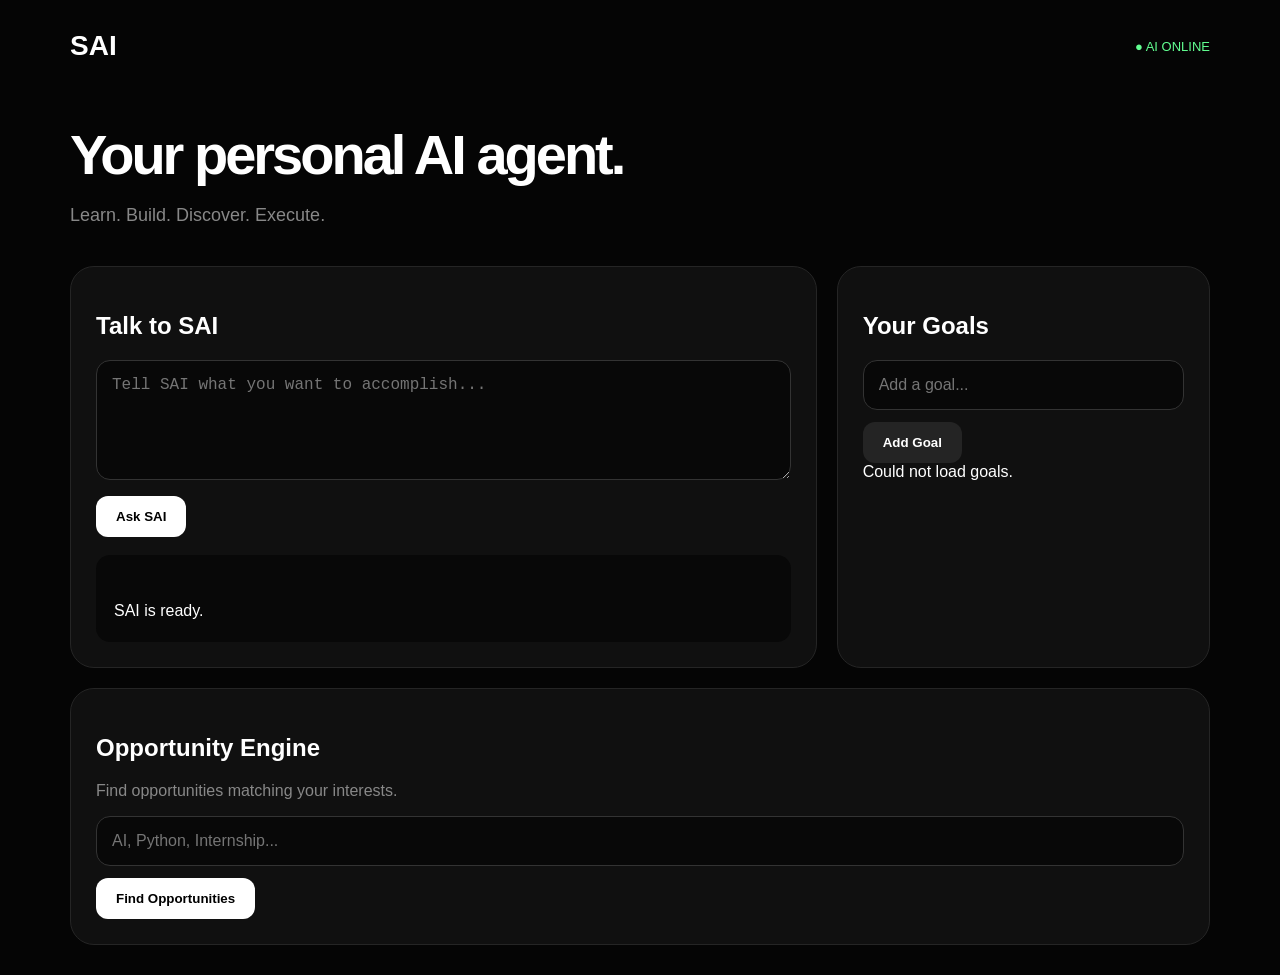
==== app/templates/index.html @ 157971b8 "SAI MVP initial build" ====
<!DOCTYPE html>
<html lang="en">
<head>
<meta charset="UTF-8">
<meta name="viewport" content="width=device-width,initial-scale=1">
<title>SAI — Sahayak AI</title>

<style>
*{box-sizing:border-box}

body{
margin:0;
background:#050505;
color:#fff;
font-family:Arial,sans-serif
}

.app{
max-width:1200px;
margin:auto;
padding:30px
}

header{
display:flex;
justify-content:space-between;
align-items:center;
margin-bottom:60px
}

.logo{
font-size:28px;
font-weight:bold
}

.status{
color:#62ff91;
font-size:13px
}

.hero h1{
font-size:56px;
letter-spacing:-3px;
margin:0
}

.hero p{
color:#888;
font-size:18px
}

.grid{
display:grid;
grid-template-columns:2fr 1fr;
gap:20px;
margin-top:40px
}

.card{
background:#101010;
border:1px solid #252525;
border-radius:24px;
padding:25px
}

.full{
grid-column:1/-1
}

textarea,input{
width:100%;
background:#080808;
color:#fff;
border:1px solid #333;
border-radius:14px;
padding:15px;
font-size:16px;
outline:none
}

textarea{
height:120px;
resize:vertical
}

button{
border:0;
border-radius:12px;
padding:13px 20px;
margin-top:12px;
cursor:pointer;
font-weight:bold
}

.primary{
background:#fff;
color:#000
}

.secondary{
background:#242424;
color:#fff
}

.result{
margin-top:18px;
background:#080808;
padding:18px;
border-radius:14px;
white-space:pre-wrap;
line-height:1.6;
min-height:60px
}

.goal,.opportunity{
background:#080808;
border:1px solid #222;
border-radius:14px;
padding:16px;
margin-top:10px
}

.muted{
color:#888
}

@media(max-width:800px){
.grid{grid-template-columns:1fr}
.full{grid-column:auto}
.hero h1{font-size:40px}
}
</style>
</head>

<body>

<div class="app">

<header>
<div class="logo">SAI</div>
<div class="status">● AI ONLINE</div>
</header>

<section class="hero">
<h1>Your personal AI agent.</h1>
<p>Learn. Build. Discover. Execute.</p>
</section>

<div class="grid">

<div class="card">

<h2>Talk to SAI</h2>

<textarea
id="message"
placeholder="Tell SAI what you want to accomplish..."
></textarea>

<button class="primary" onclick="askSAI()">
Ask SAI
</button>

<div class="result" id="chatResult">
SAI is ready.
</div>

</div>


<div class="card">

<h2>Your Goals</h2>

<input
id="goalInput"
placeholder="Add a goal..."
>

<button class="secondary" onclick="addGoal()">
Add Goal
</button>

<div id="goals">
Loading...
</div>

</div>


<div class="card full">

<h2>Opportunity Engine</h2>

<p class="muted">
Find opportunities matching your interests.
</p>

<input
id="opportunitySearch"
placeholder="AI, Python, Internship..."
>

<button class="primary" onclick="searchOpportunities()">
Find Opportunities
</button>

<div id="opportunities"></div>

</div>

</div>
</div>


<script>

async function askSAI(){

const message=
document.getElementById("message").value.trim();

const output=
document.getElementById("chatResult");

if(!message){
output.textContent="Tell SAI what you want to accomplish.";
return;
}

output.textContent="SAI is thinking...";

try{

const response=await fetch("/api/chat",{
method:"POST",
headers:{
"Content-Type":"application/json"
},
body:JSON.stringify({
message:message
})
});

const data=await response.json();

if(!data.success){
throw new Error(data.error);
}

output.textContent=data.response;

}catch(error){

output.textContent="Error: "+error.message;

}

}


async function loadGoals(){

const container=
document.getElementById("goals");

try{

const response=
await fetch("/api/goals");

const data=
await response.json();

container.innerHTML="";

if(data.goals.length===0){

container.innerHTML=
'<div class="muted">No goals yet.</div>';

return;
}

data.goals.forEach(goal=>{

const div=
document.createElement("div");

div.className="goal";
div.textContent="🎯 "+goal;

container.appendChild(div);

});

}catch(error){

container.textContent=
"Could not load goals.";

}

}


async function addGoal(){

const input=
document.getElementById("goalInput");

const goal=
input.value.trim();

if(!goal)return;

try{

const response=
await fetch("/api/goals",{
method:"POST",
headers:{
"Content-Type":"application/json"
},
body:JSON.stringify({
goal:goal
})
});

const data=
await response.json();

if(!data.success){
throw new Error(data.error);
}

input.value="";

loadGoals();

}catch(error){

alert("Could not save goal: "+error.message);

}

}


async function searchOpportunities(){

const query=
document
.getElementById("opportunitySearch")
.value
.trim();

const container=
document.getElementById("opportunities");

container.textContent="Searching...";

try{

const response=
await fetch(
"/api/opportunities?q="+
encodeURIComponent(query)
);

const data=
await response.json();

if(!data.success){
throw new Error(data.error);
}

container.innerHTML="";

if(data.opportunities.length===0){

container.textContent=
"No matching opportunities.";

return;
}

data.opportunities.forEach(item=>{

const div=
document.createElement("div");

div.className="opportunity";

div.innerHTML=
"<h3>"+safe(item.title)+"</h3>"+
"<div class='muted'>"+
safe(item.company)+
"</div>"+
"<p>"+
safe(item.type)+
" · "+
safe(item.location)+
"</p>"+
"<div class='muted'>"+
safe(item.skills.join(", "))+
"</div>";

container.appendChild(div);

});

}catch(error){

container.textContent=
"Search error: "+error.message;

}

}


function safe(value){

return String(value)
.replaceAll("&","&amp;")
.replaceAll("<","&lt;")
.replaceAll(">","&gt;")
.replaceAll('"',"&quot;")
.replaceAll("'","&#039;");

}


loadGoals();

</script>

</body>
</html>
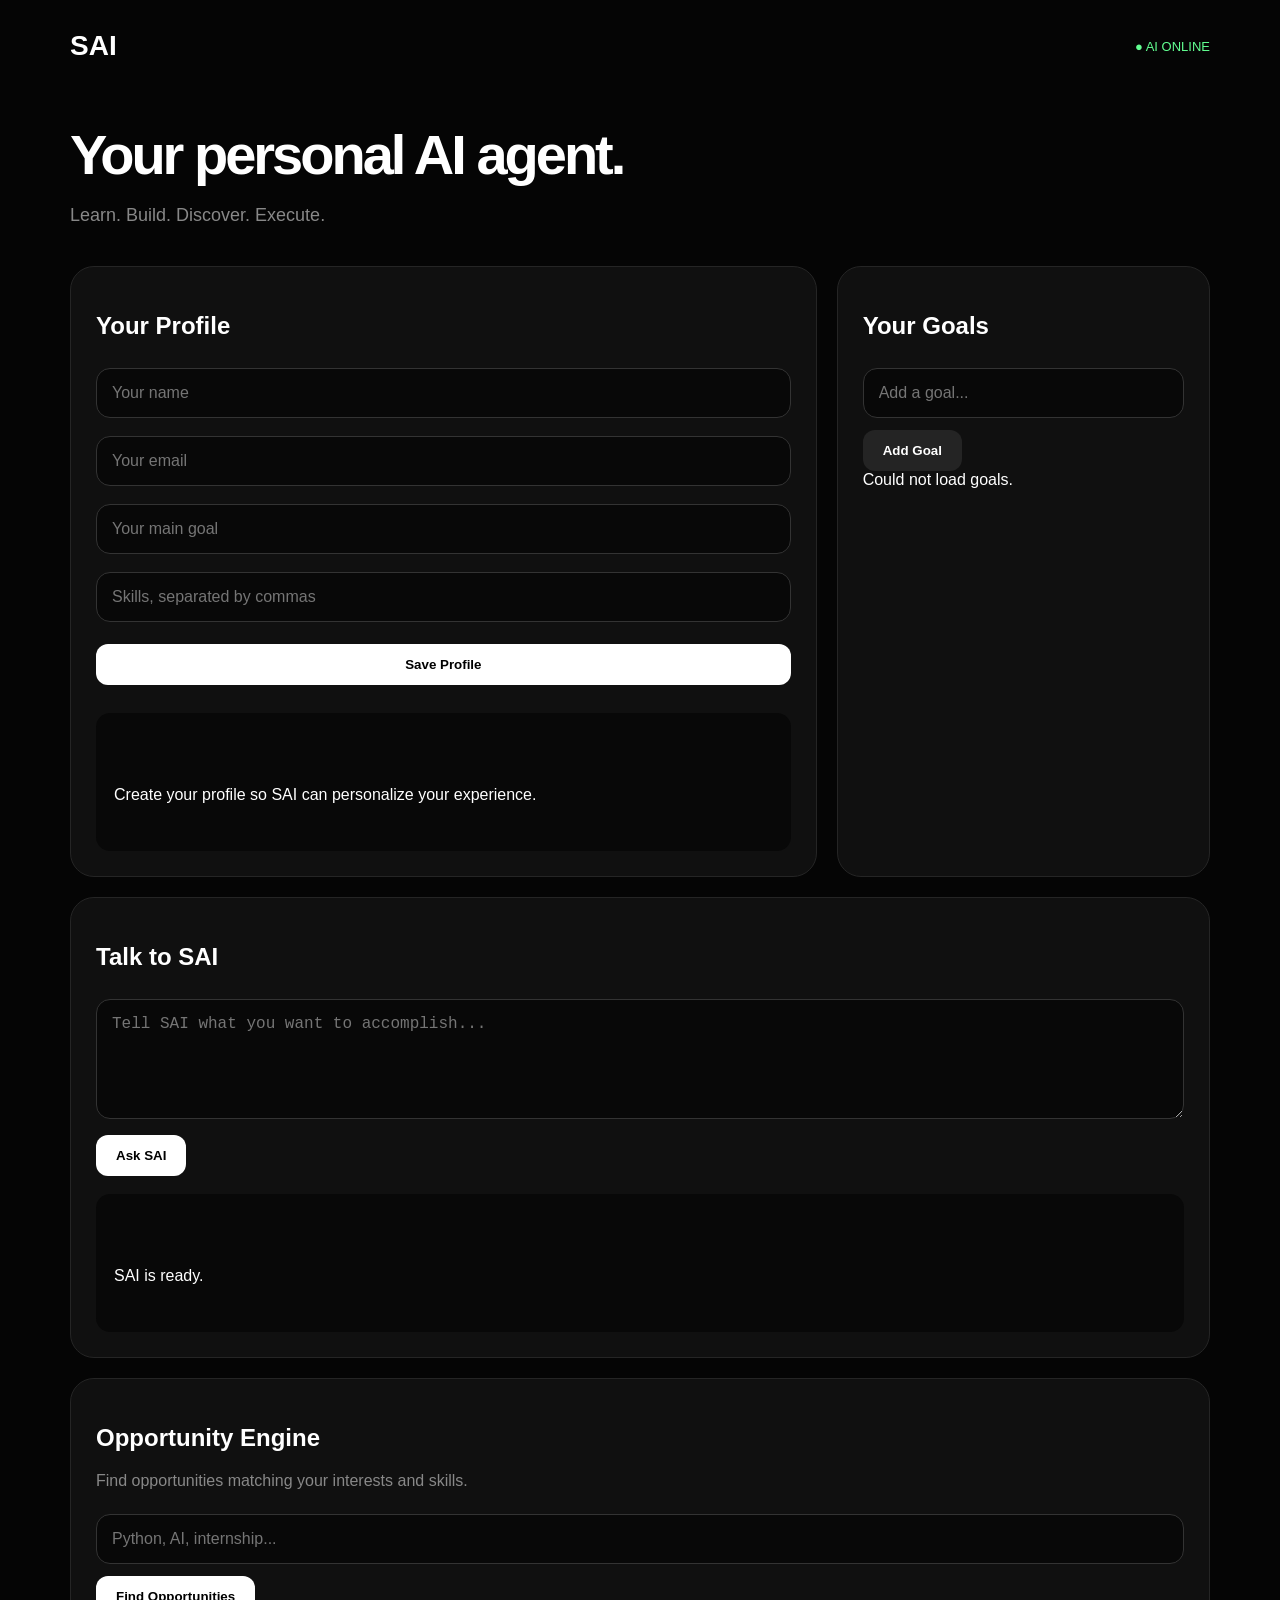
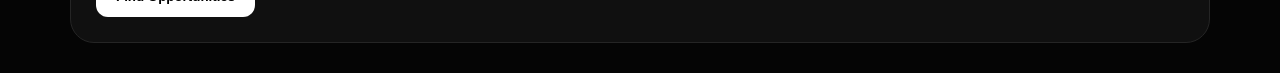
==== commit c4772ae1: "Build personalized SAI user experience" ====
--- a/app/templates/index.html
+++ b/app/templates/index.html
@@ -1,73 +1,84 @@
 <!DOCTYPE html>
 <html lang="en">
+
 <head>
+
 <meta charset="UTF-8">
-<meta name="viewport" content="width=device-width,initial-scale=1">
+
+<meta
+name="viewport"
+content="width=device-width,initial-scale=1"
+>
+
 <title>SAI — Sahayak AI</title>
 
 <style>
-*{box-sizing:border-box}
+
+*{
+box-sizing:border-box;
+}
 
 body{
 margin:0;
 background:#050505;
 color:#fff;
-font-family:Arial,sans-serif
+font-family:Arial,sans-serif;
 }
 
 .app{
 max-width:1200px;
 margin:auto;
-padding:30px
+padding:30px;
 }
 
 header{
 display:flex;
 justify-content:space-between;
 align-items:center;
-margin-bottom:60px
+margin-bottom:60px;
 }
 
 .logo{
 font-size:28px;
-font-weight:bold
+font-weight:bold;
 }
 
 .status{
 color:#62ff91;
-font-size:13px
+font-size:13px;
 }
 
 .hero h1{
 font-size:56px;
 letter-spacing:-3px;
-margin:0
+margin:0;
 }
 
 .hero p{
 color:#888;
-font-size:18px
+font-size:18px;
 }
 
 .grid{
 display:grid;
 grid-template-columns:2fr 1fr;
 gap:20px;
-margin-top:40px
+margin-top:40px;
 }
 
 .card{
 background:#101010;
 border:1px solid #252525;
 border-radius:24px;
-padding:25px
+padding:25px;
 }
 
 .full{
-grid-column:1/-1
-}
-
-textarea,input{
+grid-column:1/-1;
+}
+
+input,
+textarea{
 width:100%;
 background:#080808;
 color:#fff;
@@ -75,12 +86,13 @@
 border-radius:14px;
 padding:15px;
 font-size:16px;
-outline:none
+outline:none;
+margin-top:8px;
 }
 
 textarea{
 height:120px;
-resize:vertical
+resize:vertical;
 }
 
 button{
@@ -89,17 +101,17 @@
 padding:13px 20px;
 margin-top:12px;
 cursor:pointer;
-font-weight:bold
+font-weight:bold;
 }
 
 .primary{
 background:#fff;
-color:#000
+color:#000;
 }
 
 .secondary{
 background:#242424;
-color:#fff
+color:#fff;
 }
 
 .result{
@@ -109,130 +121,472 @@
 border-radius:14px;
 white-space:pre-wrap;
 line-height:1.6;
-min-height:60px
-}
-
-.goal,.opportunity{
+min-height:60px;
+}
+
+.goal,
+.opportunity{
 background:#080808;
 border:1px solid #222;
 border-radius:14px;
 padding:16px;
-margin-top:10px
+margin-top:10px;
+}
+
+.profile{
+display:grid;
+gap:10px;
 }
 
 .muted{
-color:#888
+color:#888;
+}
+
+.score{
+margin-top:8px;
+font-weight:bold;
 }
 
 @media(max-width:800px){
-.grid{grid-template-columns:1fr}
-.full{grid-column:auto}
-.hero h1{font-size:40px}
-}
+
+.grid{
+grid-template-columns:1fr;
+}
+
+.full{
+grid-column:auto;
+}
+
+.hero h1{
+font-size:40px;
+}
+
+}
+
 </style>
+
 </head>
 
+
 <body>
 
 <div class="app">
 
+
 <header>
-<div class="logo">SAI</div>
-<div class="status">● AI ONLINE</div>
+
+<div class="logo">
+SAI
+</div>
+
+<div class="status">
+● AI ONLINE
+</div>
+
 </header>
 
+
 <section class="hero">
-<h1>Your personal AI agent.</h1>
-<p>Learn. Build. Discover. Execute.</p>
+
+<h1>
+Your personal AI agent.
+</h1>
+
+<p>
+Learn. Build. Discover. Execute.
+</p>
+
 </section>
 
+
 <div class="grid">
 
+
+<!-- ================= PROFILE ================= -->
+
 <div class="card">
 
-<h2>Talk to SAI</h2>
+<h2>Your Profile</h2>
+
+<div class="profile">
+
+<input
+id="profileName"
+placeholder="Your name"
+>
+
+<input
+id="profileEmail"
+type="email"
+placeholder="Your email"
+>
+
+<input
+id="profileGoal"
+placeholder="Your main goal"
+>
+
+<input
+id="profileSkills"
+placeholder="Skills, separated by commas"
+>
+
+<button
+class="primary"
+onclick="saveProfile()"
+>
+
+Save Profile
+
+</button>
+
+<div
+class="result"
+id="profileResult"
+>
+
+Create your profile so SAI can personalize your experience.
+
+</div>
+
+</div>
+
+</div>
+
+
+<!-- ================= GOALS ================= -->
+
+<div class="card">
+
+<h2>Your Goals</h2>
+
+<input
+id="goalInput"
+placeholder="Add a goal..."
+>
+
+<button
+class="secondary"
+onclick="addGoal()"
+>
+
+Add Goal
+
+</button>
+
+<div id="goals">
+Loading...
+</div>
+
+</div>
+
+
+<!-- ================= CHAT ================= -->
+
+<div class="card full">
+
+<h2>
+Talk to SAI
+</h2>
 
 <textarea
 id="message"
 placeholder="Tell SAI what you want to accomplish..."
 ></textarea>
 
-<button class="primary" onclick="askSAI()">
+<button
+class="primary"
+onclick="askSAI()"
+>
+
 Ask SAI
+
 </button>
 
-<div class="result" id="chatResult">
+<div
+class="result"
+id="chatResult"
+>
+
 SAI is ready.
-</div>
-
-</div>
-
-
-<div class="card">
-
-<h2>Your Goals</h2>
-
-<input
-id="goalInput"
-placeholder="Add a goal..."
->
-
-<button class="secondary" onclick="addGoal()">
-Add Goal
-</button>
-
-<div id="goals">
-Loading...
-</div>
-
-</div>
-
+
+</div>
+
+</div>
+
+
+<!-- ================= OPPORTUNITIES ================= -->
 
 <div class="card full">
 
-<h2>Opportunity Engine</h2>
+<h2>
+Opportunity Engine
+</h2>
 
 <p class="muted">
-Find opportunities matching your interests.
+Find opportunities matching your interests and skills.
 </p>
 
 <input
 id="opportunitySearch"
-placeholder="AI, Python, Internship..."
->
-
-<button class="primary" onclick="searchOpportunities()">
+placeholder="Python, AI, internship..."
+>
+
+<button
+class="primary"
+onclick="searchOpportunities()"
+>
+
 Find Opportunities
+
 </button>
 
-<div id="opportunities"></div>
-
-</div>
-
-</div>
+<div
+id="opportunities"
+>
+
+</div>
+
+</div>
+
+
+</div>
+
 </div>
 
 
 <script>
 
+
+// ==========================================
+// PROFILE
+// ==========================================
+
+async function saveProfile(){
+
+const name =
+document
+.getElementById("profileName")
+.value
+.trim();
+
+const email =
+document
+.getElementById("profileEmail")
+.value
+.trim();
+
+const goal =
+document
+.getElementById("profileGoal")
+.value
+.trim();
+
+const skills =
+document
+.getElementById("profileSkills")
+.value
+.trim();
+
+const output =
+document
+.getElementById("profileResult");
+
+
+if(!name || !email){
+
+output.textContent =
+"Name and email are required.";
+
+return;
+
+}
+
+
+output.textContent =
+"Saving profile...";
+
+
+try{
+
+const response =
+await fetch(
+"/api/profile",
+{
+method:"POST",
+headers:{
+"Content-Type":"application/json"
+},
+body:JSON.stringify({
+name:name,
+email:email,
+goal:goal,
+skills:skills
+})
+}
+);
+
+
+const data =
+await response.json();
+
+
+if(!data.success){
+
+throw new Error(
+data.error
+);
+
+}
+
+
+localStorage.setItem(
+"sai_user_id",
+String(data.user_id)
+);
+
+
+output.textContent =
+"Profile saved. SAI can now personalize your opportunities.";
+
+await loadPersonalizedOpportunities();
+
+
+}catch(error){
+
+output.textContent =
+"Error: " + error.message;
+
+}
+
+}
+
+
+// ==========================================
+// LOAD SAVED PROFILE
+// ==========================================
+
+async function loadProfile(){
+
+const userId =
+localStorage.getItem(
+"sai_user_id"
+);
+
+
+if(!userId){
+
+return;
+
+}
+
+
+try{
+
+const response =
+await fetch(
+"/api/profile/" + userId
+);
+
+
+const data =
+await response.json();
+
+
+if(!data.success){
+
+localStorage.removeItem(
+"sai_user_id"
+);
+
+return;
+
+}
+
+
+const profile =
+data.profile;
+
+
+document
+.getElementById("profileName")
+.value =
+profile.name || "";
+
+
+document
+.getElementById("profileEmail")
+.value =
+profile.email || "";
+
+
+document
+.getElementById("profileGoal")
+.value =
+profile.goal || "";
+
+
+document
+.getElementById("profileSkills")
+.value =
+profile.skills || "";
+
+
+document
+.getElementById("profileResult")
+.textContent =
+"Profile loaded.";
+
+
+}catch(error){
+
+console.log(
+"Profile load error:",
+error
+);
+
+}
+
+}
+
+
+// ==========================================
+// SAI CHAT
+// ==========================================
+
 async function askSAI(){
 
-const message=
-document.getElementById("message").value.trim();
-
-const output=
-document.getElementById("chatResult");
+const message =
+document
+.getElementById("message")
+.value
+.trim();
+
+const output =
+document
+.getElementById("chatResult");
+
 
 if(!message){
-output.textContent="Tell SAI what you want to accomplish.";
+
+output.textContent =
+"Tell SAI what you want to accomplish.";
+
 return;
-}
-
-output.textContent="SAI is thinking...";
+
+}
+
+
+output.textContent =
+"SAI is thinking...";
+
 
 try{
 
-const response=await fetch("/api/chat",{
+const response =
+await fetch(
+"/api/chat",
+{
 method:"POST",
 headers:{
 "Content-Type":"application/json"
@@ -240,84 +594,137 @@
 body:JSON.stringify({
 message:message
 })
+}
+);
+
+
+const data =
+await response.json();
+
+
+if(!data.success){
+
+throw new Error(
+data.error
+);
+
+}
+
+
+output.textContent =
+data.response;
+
+
+}catch(error){
+
+output.textContent =
+"Error: " + error.message;
+
+}
+
+}
+
+
+// ==========================================
+// GOALS
+// ==========================================
+
+async function loadGoals(){
+
+const container =
+document.getElementById(
+"goals"
+);
+
+
+try{
+
+const response =
+await fetch(
+"/api/goals"
+);
+
+
+const data =
+await response.json();
+
+
+if(!data.success){
+
+throw new Error(
+data.error
+);
+
+}
+
+
+container.innerHTML = "";
+
+
+if(data.goals.length === 0){
+
+container.innerHTML =
+'<div class="muted">No goals yet.</div>';
+
+return;
+
+}
+
+
+data.goals.forEach(
+goal => {
+
+const div =
+document.createElement(
+"div"
+);
+
+div.className =
+"goal";
+
+div.textContent =
+"🎯 " + goal.title;
+
+container.appendChild(
+div
+);
+
 });
 
-const data=await response.json();
-
-if(!data.success){
-throw new Error(data.error);
-}
-
-output.textContent=data.response;
-
 }catch(error){
 
-output.textContent="Error: "+error.message;
-
-}
-
-}
-
-
-async function loadGoals(){
-
-const container=
-document.getElementById("goals");
+container.textContent =
+"Could not load goals.";
+
+}
+
+}
+
+
+async function addGoal(){
+
+const input =
+document.getElementById(
+"goalInput"
+);
+
+const goal =
+input.value.trim();
+
+
+if(!goal){
+
+return;
+
+}
+
 
 try{
 
-const response=
-await fetch("/api/goals");
-
-const data=
-await response.json();
-
-container.innerHTML="";
-
-if(data.goals.length===0){
-
-container.innerHTML=
-'<div class="muted">No goals yet.</div>';
-
-return;
-}
-
-data.goals.forEach(goal=>{
-
-const div=
-document.createElement("div");
-
-div.className="goal";
-div.textContent="🎯 "+goal;
-
-container.appendChild(div);
-
-});
-
-}catch(error){
-
-container.textContent=
-"Could not load goals.";
-
-}
-
-}
-
-
-async function addGoal(){
-
-const input=
-document.getElementById("goalInput");
-
-const goal=
-input.value.trim();
-
-if(!goal)return;
-
-try{
-
-const response=
-await fetch("/api/goals",{
+const response =
+await fetch(
+"/api/goals",
+{
 method:"POST",
 headers:{
 "Content-Type":"application/json"
@@ -325,116 +732,402 @@
 body:JSON.stringify({
 goal:goal
 })
-});
-
-const data=
+}
+);
+
+
+const data =
 await response.json();
 
+
 if(!data.success){
-throw new Error(data.error);
-}
-
-input.value="";
-
-loadGoals();
+
+throw new Error(
+data.error
+);
+
+}
+
+
+input.value = "";
+
+await loadGoals();
+
 
 }catch(error){
 
-alert("Could not save goal: "+error.message);
-
-}
-
-}
-
+alert(
+"Could not save goal: "
++ error.message
+);
+
+}
+
+}
+
+
+// ==========================================
+// OPPORTUNITY SEARCH
+// ==========================================
 
 async function searchOpportunities(){
 
-const query=
-document
-.getElementById("opportunitySearch")
+const query =
+document
+.getElementById(
+"opportunitySearch"
+)
 .value
 .trim();
 
-const container=
-document.getElementById("opportunities");
-
-container.textContent="Searching...";
+
+const userId =
+localStorage.getItem(
+"sai_user_id"
+);
+
+
+const container =
+document.getElementById(
+"opportunities"
+);
+
+
+container.textContent =
+"Searching...";
+
 
 try{
 
-const response=
+let url =
+"/api/opportunities";
+
+
+if(query){
+
+url +=
+"?q=" +
+encodeURIComponent(
+query
+);
+
+}else if(userId){
+
+url +=
+"?user_id=" +
+encodeURIComponent(
+userId
+);
+
+}
+
+
+const response =
 await fetch(
-"/api/opportunities?q="+
-encodeURIComponent(query)
-);
-
-const data=
+url
+);
+
+
+const data =
 await response.json();
 
+
 if(!data.success){
-throw new Error(data.error);
-}
-
-container.innerHTML="";
-
-if(data.opportunities.length===0){
-
-container.textContent=
+
+throw new Error(
+data.error
+);
+
+}
+
+
+container.innerHTML = "";
+
+
+if(data.opportunities.length === 0){
+
+container.textContent =
 "No matching opportunities.";
 
 return;
-}
-
-data.opportunities.forEach(item=>{
-
-const div=
-document.createElement("div");
-
-div.className="opportunity";
-
-div.innerHTML=
-"<h3>"+safe(item.title)+"</h3>"+
-"<div class='muted'>"+
-safe(item.company)+
-"</div>"+
-"<p>"+
-safe(item.type)+
-" · "+
-safe(item.location)+
-"</p>"+
-"<div class='muted'>"+
-safe(item.skills.join(", "))+
+
+}
+
+
+data.opportunities.forEach(
+item => {
+
+const div =
+document.createElement(
+"div"
+);
+
+div.className =
+"opportunity";
+
+
+let html =
+"<h3>" +
+safe(item.title) +
+"</h3>";
+
+
+html +=
+"<div class='muted'>" +
+safe(item.company) +
 "</div>";
 
-container.appendChild(div);
+
+html +=
+"<p>" +
+safe(item.type) +
+" · " +
+safe(item.location) +
+"</p>";
+
+
+html +=
+"<div class='muted'>" +
+safe(item.skills.join(", ")) +
+"</div>";
+
+
+if(
+item.match_score !== undefined
+){
+
+html +=
+"<div class='score'>" +
+"Match score: " +
+safe(item.match_score) +
+"</div>";
+
+}
+
+
+if(
+item.matched_skills &&
+item.matched_skills.length
+){
+
+html +=
+"<div class='muted'>" +
+"Matched skills: " +
+safe(
+item.matched_skills.join(", ")
+) +
+"</div>";
+
+}
+
+
+div.innerHTML =
+html;
+
+
+container.appendChild(
+div
+);
 
 });
 
+
 }catch(error){
 
-container.textContent=
-"Search error: "+error.message;
-
-}
-
-}
-
+container.textContent =
+"Search error: " +
+error.message;
+
+}
+
+}
+
+
+// ==========================================
+// PERSONALIZED OPPORTUNITIES
+// ==========================================
+
+async function loadPersonalizedOpportunities(){
+
+const userId =
+localStorage.getItem(
+"sai_user_id"
+);
+
+
+if(!userId){
+
+return;
+
+}
+
+
+const container =
+document.getElementById(
+"opportunities"
+);
+
+
+container.textContent =
+"Personalizing opportunities...";
+
+
+try{
+
+const response =
+await fetch(
+"/api/opportunities?user_id=" +
+encodeURIComponent(
+userId
+)
+);
+
+
+const data =
+await response.json();
+
+
+if(!data.success){
+
+throw new Error(
+data.error
+);
+
+}
+
+
+container.innerHTML = "";
+
+
+data.opportunities.forEach(
+item => {
+
+const div =
+document.createElement(
+"div"
+);
+
+div.className =
+"opportunity";
+
+
+let html =
+"<h3>" +
+safe(item.title) +
+"</h3>" +
+
+"<div class='muted'>" +
+safe(item.company) +
+"</div>" +
+
+"<p>" +
+safe(item.type) +
+" · " +
+safe(item.location) +
+"</p>" +
+
+"<div class='muted'>" +
+safe(item.skills.join(", ")) +
+"</div>";
+
+
+if(
+item.match_score !== undefined
+){
+
+html +=
+"<div class='score'>" +
+"Match score: " +
+safe(item.match_score) +
+"</div>";
+
+}
+
+
+if(
+item.matched_skills &&
+item.matched_skills.length
+){
+
+html +=
+"<div class='muted'>" +
+"Matched skills: " +
+safe(
+item.matched_skills.join(", ")
+) +
+"</div>";
+
+}
+
+
+div.innerHTML =
+html;
+
+container.appendChild(
+div
+);
+
+});
+
+}catch(error){
+
+container.textContent =
+"Could not load personalized opportunities.";
+
+}
+
+}
+
+
+// ==========================================
+// SECURITY HELPER
+// ==========================================
 
 function safe(value){
 
 return String(value)
-.replaceAll("&","&amp;")
-.replaceAll("<","&lt;")
-.replaceAll(">","&gt;")
-.replaceAll('"',"&quot;")
-.replaceAll("'","&#039;");
-
-}
-
+
+.replaceAll(
+"&",
+"&amp;"
+)
+
+.replaceAll(
+"<",
+"&lt;"
+)
+
+.replaceAll(
+">",
+"&gt;"
+)
+
+.replaceAll(
+'"',
+"&quot;"
+)
+
+.replaceAll(
+"'",
+"&#039;"
+);
+
+}
+
+
+// ==========================================
+// INITIALIZE
+// ==========================================
+
+loadProfile();
 
 loadGoals();
 
+loadPersonalizedOpportunities();
+
+
 </script>
 
 </body>
+
 </html>
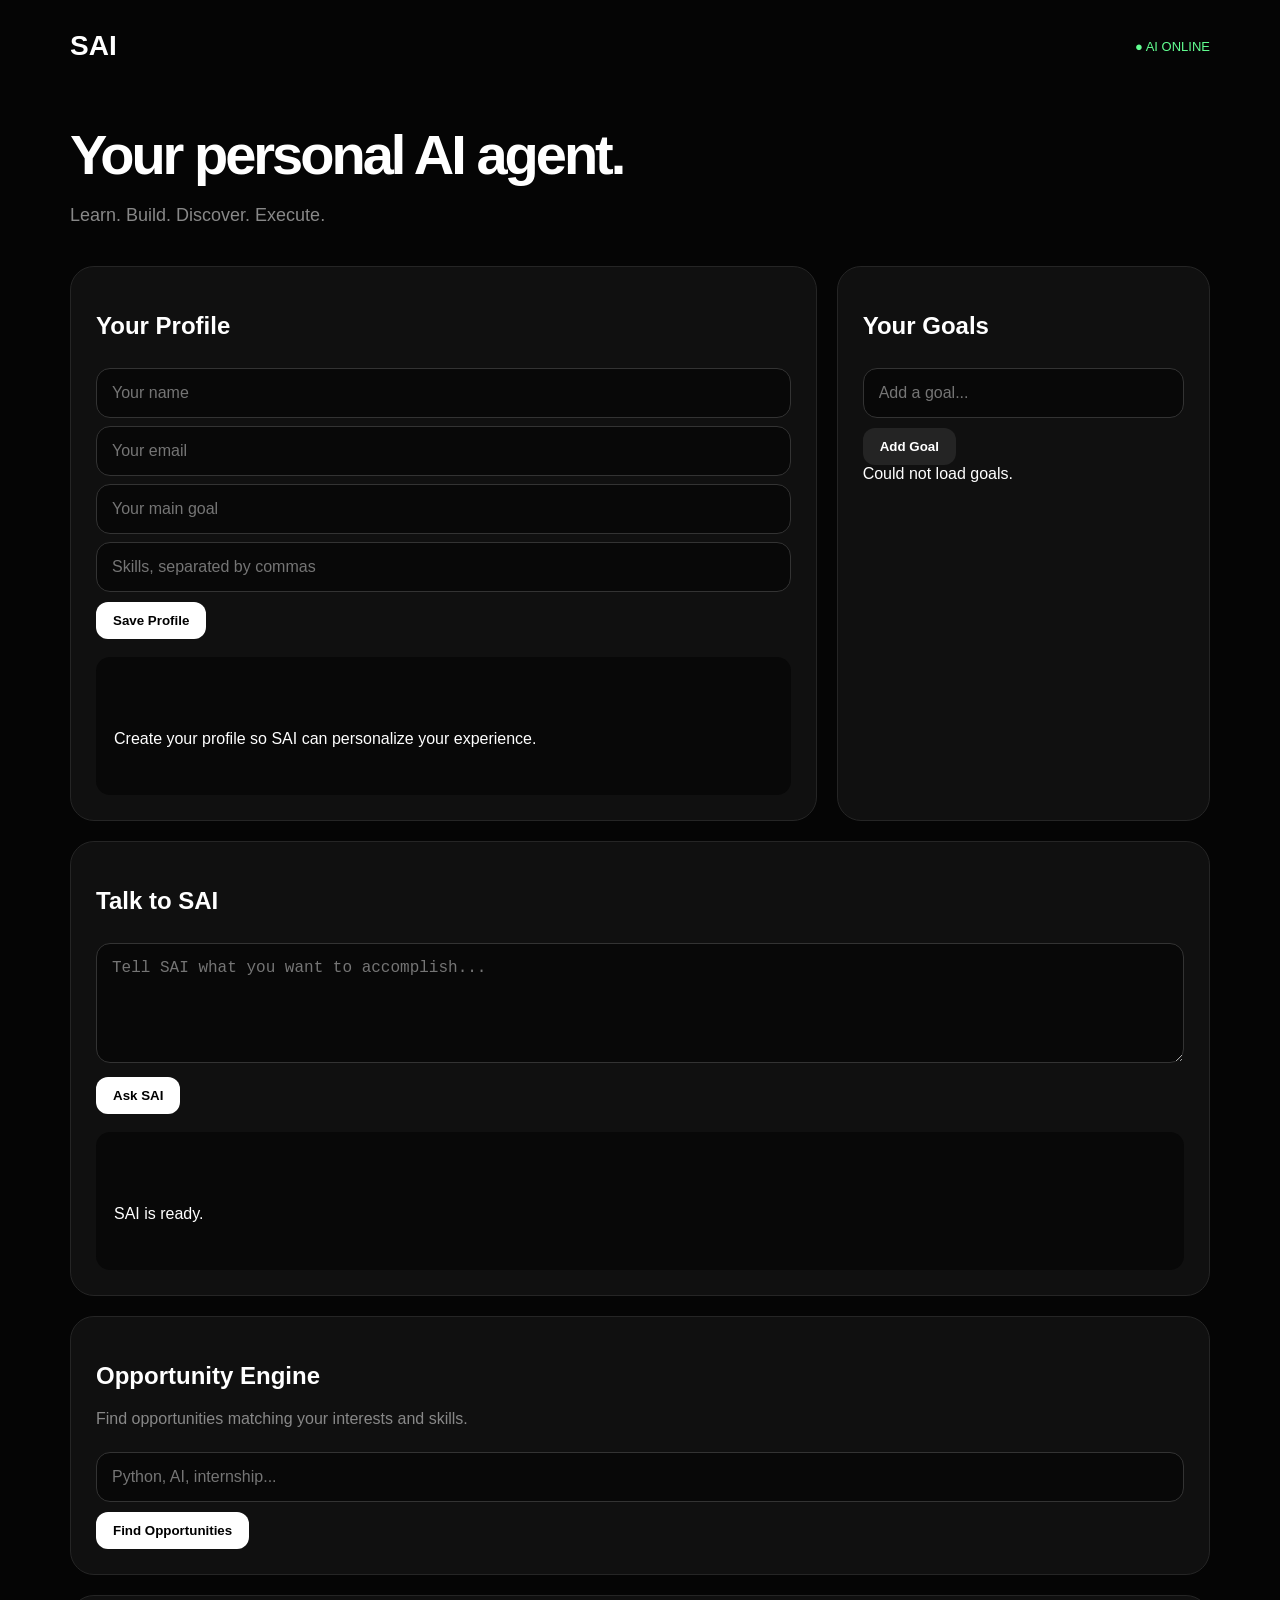
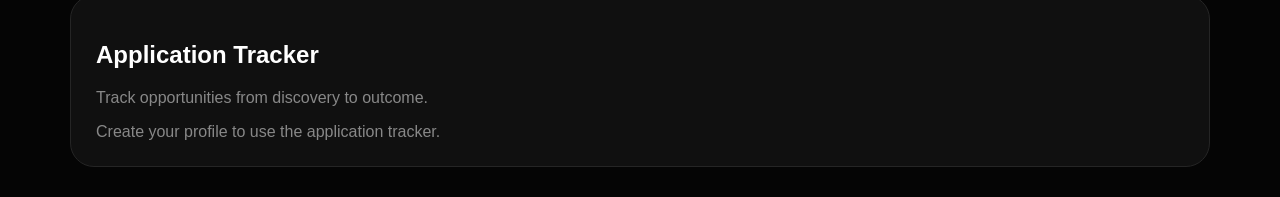
==== commit 362a3749: "Add application tracker UI" ====
--- a/app/templates/index.html
+++ b/app/templates/index.html
@@ -98,8 +98,8 @@
 button{
 border:0;
 border-radius:12px;
-padding:13px 20px;
-margin-top:12px;
+padding:11px 17px;
+margin-top:10px;
 cursor:pointer;
 font-weight:bold;
 }
@@ -125,7 +125,8 @@
 }
 
 .goal,
-.opportunity{
+.opportunity,
+.application{
 background:#080808;
 border:1px solid #222;
 border-radius:14px;
@@ -133,9 +134,25 @@
 margin-top:10px;
 }
 
-.profile{
-display:grid;
-gap:10px;
+.application{
+display:flex;
+justify-content:space-between;
+align-items:center;
+gap:20px;
+}
+
+.application-info{
+flex:1;
+}
+
+.application-actions{
+display:flex;
+flex-wrap:wrap;
+gap:5px;
+}
+
+.application-actions button{
+margin-top:0;
 }
 
 .muted{
@@ -147,6 +164,20 @@
 font-weight:bold;
 }
 
+.status-badge{
+display:inline-block;
+padding:5px 9px;
+border-radius:8px;
+background:#202020;
+font-size:12px;
+margin-top:8px;
+}
+
+.link{
+color:#fff;
+text-decoration:underline;
+}
+
 @media(max-width:800px){
 
 .grid{
@@ -159,6 +190,11 @@
 
 .hero h1{
 font-size:40px;
+}
+
+.application{
+flex-direction:column;
+align-items:flex-start;
 }
 
 }
@@ -202,13 +238,11 @@
 <div class="grid">
 
 
-<!-- ================= PROFILE ================= -->
+<!-- PROFILE -->
 
 <div class="card">
 
 <h2>Your Profile</h2>
-
-<div class="profile">
 
 <input
 id="profileName"
@@ -251,10 +285,8 @@
 
 </div>
 
-</div>
-
-
-<!-- ================= GOALS ================= -->
+
+<!-- GOALS -->
 
 <div class="card">
 
@@ -281,7 +313,7 @@
 </div>
 
 
-<!-- ================= CHAT ================= -->
+<!-- CHAT -->
 
 <div class="card full">
 
@@ -315,7 +347,7 @@
 </div>
 
 
-<!-- ================= OPPORTUNITIES ================= -->
+<!-- OPPORTUNITIES -->
 
 <div class="card full">
 
@@ -341,10 +373,25 @@
 
 </button>
 
-<div
-id="opportunities"
->
-
+<div id="opportunities"></div>
+
+</div>
+
+
+<!-- APPLICATION TRACKER -->
+
+<div class="card full">
+
+<h2>
+Application Tracker
+</h2>
+
+<p class="muted">
+Track opportunities from discovery to outcome.
+</p>
+
+<div id="applications">
+Loading applications...
 </div>
 
 </div>
@@ -447,9 +494,11 @@
 
 
 output.textContent =
-"Profile saved. SAI can now personalize your opportunities.";
+"Profile saved. SAI is now personalized.";
 
 await loadPersonalizedOpportunities();
+
+await loadApplications();
 
 
 }catch(error){
@@ -463,7 +512,7 @@
 
 
 // ==========================================
-// LOAD SAVED PROFILE
+// LOAD PROFILE
 // ==========================================
 
 async function loadProfile(){
@@ -537,7 +586,6 @@
 .textContent =
 "Profile loaded.";
 
-
 }catch(error){
 
 console.log(
@@ -551,7 +599,7 @@
 
 
 // ==========================================
-// SAI CHAT
+// CHAT
 // ==========================================
 
 async function askSAI(){
@@ -767,7 +815,7 @@
 
 
 // ==========================================
-// OPPORTUNITY SEARCH
+// OPPORTUNITIES
 // ==========================================
 
 async function searchOpportunities(){
@@ -780,7 +828,6 @@
 .value
 .trim();
 
-
 const userId =
 localStorage.getItem(
 "sai_user_id"
@@ -823,9 +870,7 @@
 
 
 const response =
-await fetch(
-url
-);
+await fetch(url);
 
 
 const data =
@@ -841,95 +886,9 @@
 }
 
 
-container.innerHTML = "";
-
-
-if(data.opportunities.length === 0){
-
-container.textContent =
-"No matching opportunities.";
-
-return;
-
-}
-
-
-data.opportunities.forEach(
-item => {
-
-const div =
-document.createElement(
-"div"
-);
-
-div.className =
-"opportunity";
-
-
-let html =
-"<h3>" +
-safe(item.title) +
-"</h3>";
-
-
-html +=
-"<div class='muted'>" +
-safe(item.company) +
-"</div>";
-
-
-html +=
-"<p>" +
-safe(item.type) +
-" · " +
-safe(item.location) +
-"</p>";
-
-
-html +=
-"<div class='muted'>" +
-safe(item.skills.join(", ")) +
-"</div>";
-
-
-if(
-item.match_score !== undefined
-){
-
-html +=
-"<div class='score'>" +
-"Match score: " +
-safe(item.match_score) +
-"</div>";
-
-}
-
-
-if(
-item.matched_skills &&
-item.matched_skills.length
-){
-
-html +=
-"<div class='muted'>" +
-"Matched skills: " +
-safe(
-item.matched_skills.join(", ")
-) +
-"</div>";
-
-}
-
-
-div.innerHTML =
-html;
-
-
-container.appendChild(
-div
-);
-
-});
+renderOpportunities(
+data.opportunities
+);
 
 
 }catch(error){
@@ -943,10 +902,6 @@
 }
 
 
-// ==========================================
-// PERSONALIZED OPPORTUNITIES
-// ==========================================
-
 async function loadPersonalizedOpportunities(){
 
 const userId =
@@ -960,16 +915,6 @@
 return;
 
 }
-
-
-const container =
-document.getElementById(
-"opportunities"
-);
-
-
-container.textContent =
-"Personalizing opportunities...";
 
 
 try{
@@ -996,10 +941,49 @@
 }
 
 
+renderOpportunities(
+data.opportunities
+);
+
+
+}catch(error){
+
+console.log(
+"Opportunity error:",
+error
+);
+
+}
+
+}
+
+
+function renderOpportunities(
+opportunities
+){
+
+const container =
+document.getElementById(
+"opportunities"
+);
+
 container.innerHTML = "";
 
 
-data.opportunities.forEach(
+if(
+!opportunities ||
+opportunities.length === 0
+){
+
+container.innerHTML =
+'<div class="muted">No matching opportunities.</div>';
+
+return;
+
+}
+
+
+opportunities.forEach(
 item => {
 
 const div =
@@ -1012,6 +996,7 @@
 
 
 let html =
+
 "<h3>" +
 safe(item.title) +
 "</h3>" +
@@ -1027,7 +1012,9 @@
 "</p>" +
 
 "<div class='muted'>" +
-safe(item.skills.join(", ")) +
+safe(
+(item.skills || []).join(", ")
+) +
 "</div>";
 
 
@@ -1051,7 +1038,7 @@
 
 html +=
 "<div class='muted'>" +
-"Matched skills: " +
+"Matched: " +
 safe(
 item.matched_skills.join(", ")
 ) +
@@ -1060,27 +1047,398 @@
 }
 
 
+if(item.url){
+
+html +=
+"<p><a class='link' target='_blank' rel='noopener noreferrer' href='" +
+safe(item.url) +
+"'>View opportunity</a></p>";
+
+}
+
+
+if(
+localStorage.getItem("sai_user_id")
+){
+
+const button =
+document.createElement(
+"button"
+);
+
+button.className =
+"secondary";
+
+button.textContent =
+"Save Opportunity";
+
+
+button.onclick =
+function(){
+
+saveOpportunity(
+item
+);
+
+};
+
+
 div.innerHTML =
 html;
 
+div.appendChild(
+button
+);
+
+}else{
+
+div.innerHTML =
+html;
+
+}
+
+
 container.appendChild(
 div
 );
 
 });
 
+}
+
+
+// ==========================================
+// SAVE OPPORTUNITY
+// ==========================================
+
+async function saveOpportunity(
+item
+){
+
+const userId =
+localStorage.getItem(
+"sai_user_id"
+);
+
+
+if(!userId){
+
+alert(
+"Create your profile first."
+);
+
+return;
+
+}
+
+
+try{
+
+const response =
+await fetch(
+"/api/applications",
+{
+method:"POST",
+headers:{
+"Content-Type":"application/json"
+},
+body:JSON.stringify({
+
+user_id:
+Number(userId),
+
+opportunity_id:
+String(item.id),
+
+title:
+item.title || "",
+
+company:
+item.company || "",
+
+url:
+item.url || ""
+
+})
+}
+);
+
+
+const data =
+await response.json();
+
+
+if(!data.success){
+
+throw new Error(
+data.error
+);
+
+}
+
+
+await loadApplications();
+
+
+alert(
+"Opportunity saved to your tracker."
+);
+
+
 }catch(error){
 
+alert(
+"Could not save opportunity: " +
+error.message
+);
+
+}
+
+}
+
+
+// ==========================================
+// APPLICATION TRACKER
+// ==========================================
+
+async function loadApplications(){
+
+const container =
+document.getElementById(
+"applications"
+);
+
+
+const userId =
+localStorage.getItem(
+"sai_user_id"
+);
+
+
+if(!userId){
+
+container.innerHTML =
+'<div class="muted">Create your profile to use the application tracker.</div>';
+
+return;
+
+}
+
+
 container.textContent =
-"Could not load personalized opportunities.";
-
-}
-
-}
-
-
-// ==========================================
-// SECURITY HELPER
+"Loading applications...";
+
+
+try{
+
+const response =
+await fetch(
+"/api/applications?user_id=" +
+encodeURIComponent(
+userId
+)
+);
+
+
+const data =
+await response.json();
+
+
+if(!data.success){
+
+throw new Error(
+data.error
+);
+
+}
+
+
+container.innerHTML = "";
+
+
+if(
+data.applications.length === 0
+){
+
+container.innerHTML =
+'<div class="muted">No saved opportunities yet.</div>';
+
+return;
+
+}
+
+
+data.applications.forEach(
+application => {
+
+const div =
+document.createElement(
+"div"
+);
+
+div.className =
+"application";
+
+
+const info =
+document.createElement(
+"div"
+);
+
+info.className =
+"application-info";
+
+
+info.innerHTML =
+
+"<h3>" +
+safe(application.title) +
+"</h3>" +
+
+"<div class='muted'>" +
+safe(application.company || "") +
+"</div>" +
+
+"<div class='status-badge'>" +
+safe(application.status) +
+"</div>";
+
+
+if(application.url){
+
+info.innerHTML +=
+
+"<p><a class='link' target='_blank' rel='noopener noreferrer' href='" +
+safe(application.url) +
+"'>Open opportunity</a></p>";
+
+}
+
+
+const actions =
+document.createElement(
+"div"
+);
+
+actions.className =
+"application-actions";
+
+
+const statuses = [
+"saved",
+"applied",
+"interview",
+"offer",
+"rejected"
+];
+
+
+statuses.forEach(
+status => {
+
+const button =
+document.createElement(
+"button"
+);
+
+button.className =
+"secondary";
+
+button.textContent =
+status;
+
+button.onclick =
+function(){
+
+updateApplication(
+application.id,
+status
+);
+
+};
+
+actions.appendChild(
+button
+);
+
+});
+
+
+div.appendChild(info);
+
+div.appendChild(actions);
+
+container.appendChild(div);
+
+});
+
+}catch(error){
+
+container.textContent =
+"Could not load applications.";
+
+}
+
+}
+
+
+// ==========================================
+// UPDATE APPLICATION
+// ==========================================
+
+async function updateApplication(
+applicationId,
+status
+){
+
+try{
+
+const response =
+await fetch(
+"/api/applications/" +
+applicationId,
+{
+method:"PATCH",
+headers:{
+"Content-Type":"application/json"
+},
+body:JSON.stringify({
+status:status
+})
+}
+);
+
+
+const data =
+await response.json();
+
+
+if(!data.success){
+
+throw new Error(
+data.error
+);
+
+}
+
+
+await loadApplications();
+
+
+}catch(error){
+
+alert(
+"Could not update application: " +
+error.message
+);
+
+}
+
+}
+
+
+// ==========================================
+// SECURITY
 // ==========================================
 
 function safe(value){
@@ -1116,7 +1474,7 @@
 
 
 // ==========================================
-// INITIALIZE
+// START
 // ==========================================
 
 loadProfile();
@@ -1125,6 +1483,8 @@
 
 loadPersonalizedOpportunities();
 
+loadApplications();
+
 
 </script>
 
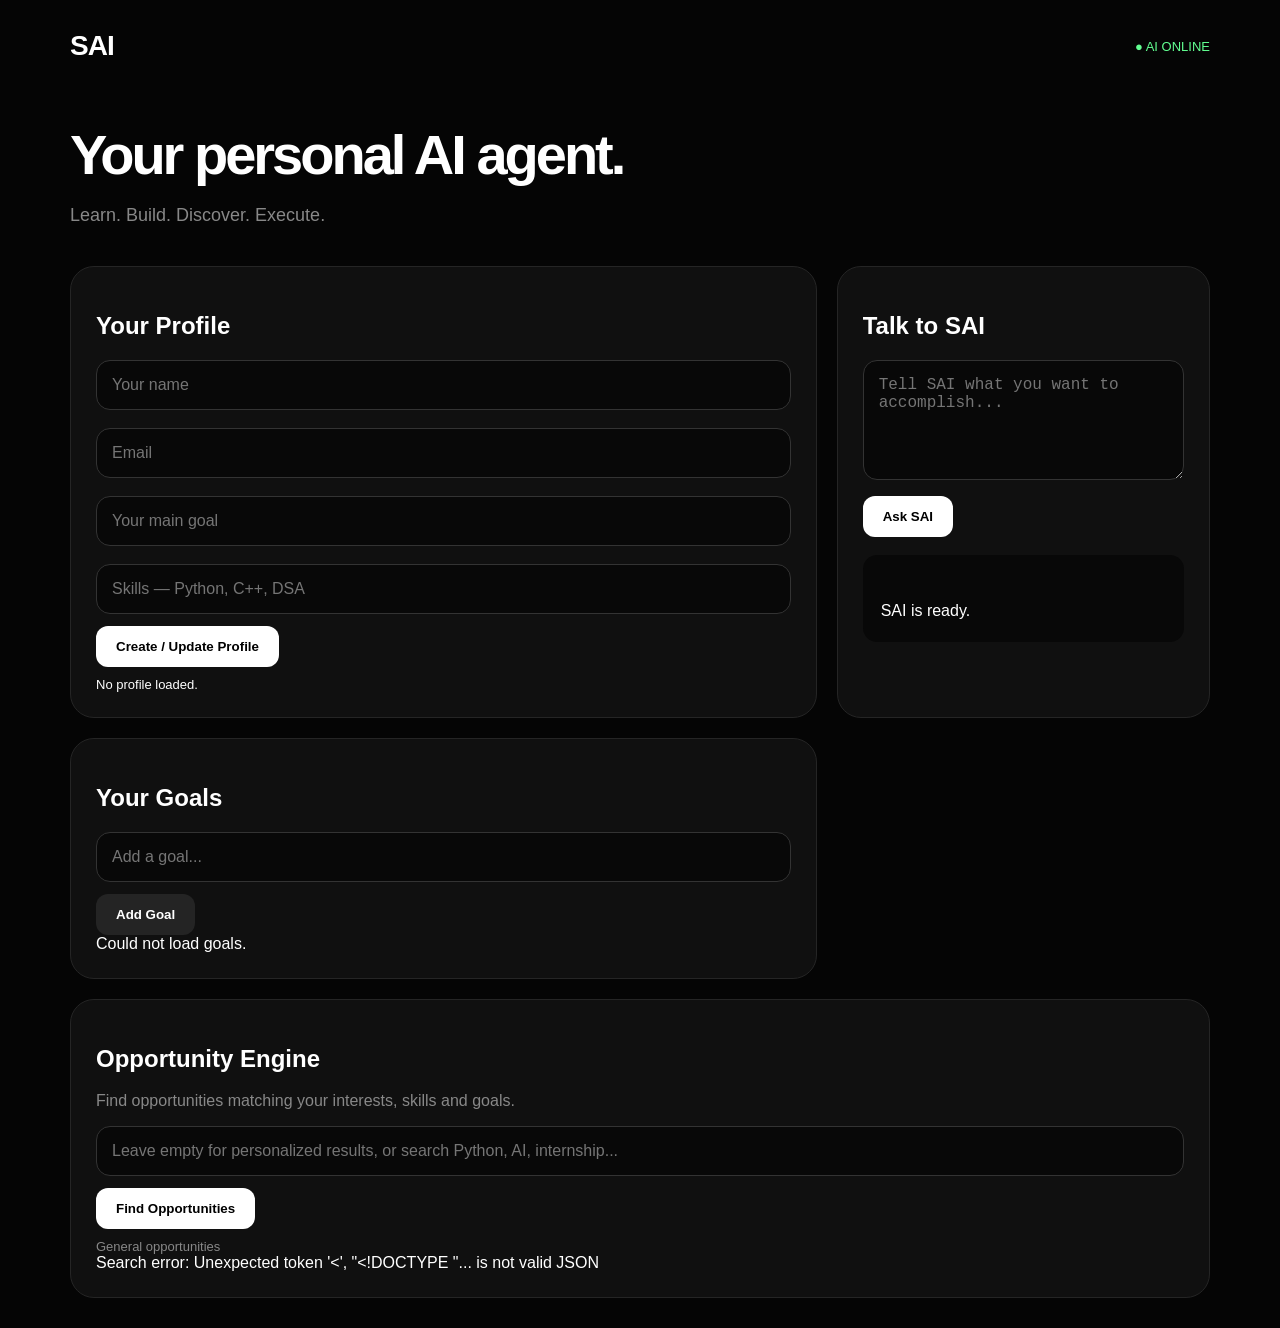
==== commit 8ea31a80: "Connect SAI profile to opportunity engine" ====
--- a/app/templates/index.html
+++ b/app/templates/index.html
@@ -6,197 +6,301 @@
 <meta charset="UTF-8">
 
 <meta
-name="viewport"
-content="width=device-width,initial-scale=1"
+    name="viewport"
+    content="width=device-width, initial-scale=1"
 >
 
 <title>SAI — Sahayak AI</title>
 
 <style>
 
-*{
-box-sizing:border-box;
-}
-
-body{
-margin:0;
-background:#050505;
-color:#fff;
-font-family:Arial,sans-serif;
-}
-
-.app{
-max-width:1200px;
-margin:auto;
-padding:30px;
-}
-
-header{
-display:flex;
-justify-content:space-between;
-align-items:center;
-margin-bottom:60px;
-}
-
-.logo{
-font-size:28px;
-font-weight:bold;
-}
-
-.status{
-color:#62ff91;
-font-size:13px;
-}
-
-.hero h1{
-font-size:56px;
-letter-spacing:-3px;
-margin:0;
-}
-
-.hero p{
-color:#888;
-font-size:18px;
-}
-
-.grid{
-display:grid;
-grid-template-columns:2fr 1fr;
-gap:20px;
-margin-top:40px;
-}
-
-.card{
-background:#101010;
-border:1px solid #252525;
-border-radius:24px;
-padding:25px;
-}
-
-.full{
-grid-column:1/-1;
+* {
+    box-sizing: border-box;
+}
+
+body {
+
+    margin: 0;
+
+    background: #050505;
+
+    color: #ffffff;
+
+    font-family:
+        Arial,
+        Helvetica,
+        sans-serif;
+}
+
+.app {
+
+    max-width: 1200px;
+
+    margin: auto;
+
+    padding: 30px;
+}
+
+header {
+
+    display: flex;
+
+    justify-content: space-between;
+
+    align-items: center;
+
+    margin-bottom: 60px;
+}
+
+.logo {
+
+    font-size: 28px;
+
+    font-weight: bold;
+
+    letter-spacing: -1px;
+}
+
+.status {
+
+    color: #62ff91;
+
+    font-size: 13px;
+}
+
+.hero h1 {
+
+    font-size: 56px;
+
+    letter-spacing: -3px;
+
+    margin: 0;
+}
+
+.hero p {
+
+    color: #888;
+
+    font-size: 18px;
+}
+
+.grid {
+
+    display: grid;
+
+    grid-template-columns:
+        2fr 1fr;
+
+    gap: 20px;
+
+    margin-top: 40px;
+}
+
+.card {
+
+    background: #101010;
+
+    border: 1px solid #252525;
+
+    border-radius: 24px;
+
+    padding: 25px;
+}
+
+.full {
+
+    grid-column: 1 / -1;
 }
 
 input,
-textarea{
-width:100%;
-background:#080808;
-color:#fff;
-border:1px solid #333;
-border-radius:14px;
-padding:15px;
-font-size:16px;
-outline:none;
-margin-top:8px;
-}
-
-textarea{
-height:120px;
-resize:vertical;
-}
-
-button{
-border:0;
-border-radius:12px;
-padding:11px 17px;
-margin-top:10px;
-cursor:pointer;
-font-weight:bold;
-}
-
-.primary{
-background:#fff;
-color:#000;
-}
-
-.secondary{
-background:#242424;
-color:#fff;
-}
-
-.result{
-margin-top:18px;
-background:#080808;
-padding:18px;
-border-radius:14px;
-white-space:pre-wrap;
-line-height:1.6;
-min-height:60px;
+textarea {
+
+    width: 100%;
+
+    background: #080808;
+
+    color: #ffffff;
+
+    border: 1px solid #333;
+
+    border-radius: 14px;
+
+    padding: 15px;
+
+    font-size: 16px;
+
+    outline: none;
+}
+
+input:focus,
+textarea:focus {
+
+    border-color: #666;
+}
+
+textarea {
+
+    height: 120px;
+
+    resize: vertical;
+}
+
+button {
+
+    border: 0;
+
+    border-radius: 12px;
+
+    padding: 13px 20px;
+
+    margin-top: 12px;
+
+    cursor: pointer;
+
+    font-weight: bold;
+}
+
+button:disabled {
+
+    opacity: 0.5;
+
+    cursor: not-allowed;
+}
+
+.primary {
+
+    background: #ffffff;
+
+    color: #000000;
+}
+
+.secondary {
+
+    background: #242424;
+
+    color: #ffffff;
+}
+
+.result {
+
+    margin-top: 18px;
+
+    background: #080808;
+
+    padding: 18px;
+
+    border-radius: 14px;
+
+    white-space: pre-wrap;
+
+    line-height: 1.6;
+
+    min-height: 60px;
 }
 
 .goal,
-.opportunity,
-.application{
-background:#080808;
-border:1px solid #222;
-border-radius:14px;
-padding:16px;
-margin-top:10px;
-}
-
-.application{
-display:flex;
-justify-content:space-between;
-align-items:center;
-gap:20px;
-}
-
-.application-info{
-flex:1;
-}
-
-.application-actions{
-display:flex;
-flex-wrap:wrap;
-gap:5px;
-}
-
-.application-actions button{
-margin-top:0;
-}
-
-.muted{
-color:#888;
-}
-
-.score{
-margin-top:8px;
-font-weight:bold;
-}
-
-.status-badge{
-display:inline-block;
-padding:5px 9px;
-border-radius:8px;
-background:#202020;
-font-size:12px;
-margin-top:8px;
-}
-
-.link{
-color:#fff;
-text-decoration:underline;
-}
-
-@media(max-width:800px){
-
-.grid{
-grid-template-columns:1fr;
-}
-
-.full{
-grid-column:auto;
-}
-
-.hero h1{
-font-size:40px;
-}
-
-.application{
-flex-direction:column;
-align-items:flex-start;
-}
-
+.opportunity {
+
+    background: #080808;
+
+    border: 1px solid #222;
+
+    border-radius: 14px;
+
+    padding: 16px;
+
+    margin-top: 10px;
+}
+
+.opportunity h3 {
+
+    margin-top: 0;
+
+    margin-bottom: 8px;
+}
+
+.muted {
+
+    color: #888;
+}
+
+.badge {
+
+    display: inline-block;
+
+    padding: 5px 9px;
+
+    margin: 4px 4px 0 0;
+
+    border-radius: 999px;
+
+    background: #1d1d1d;
+
+    color: #bbb;
+
+    font-size: 12px;
+}
+
+.match {
+
+    margin-top: 12px;
+
+    font-size: 13px;
+
+    color: #62ff91;
+}
+
+.profile-status {
+
+    margin-top: 10px;
+
+    font-size: 13px;
+}
+
+.profile-created {
+
+    color: #62ff91;
+}
+
+.profile-missing {
+
+    color: #ffcc66;
+}
+
+.link {
+
+    display: inline-block;
+
+    margin-top: 12px;
+
+    color: #ffffff;
+
+    text-decoration: none;
+
+    border-bottom: 1px solid #666;
+}
+
+.link:hover {
+
+    border-color: #ffffff;
+}
+
+@media(max-width: 800px) {
+
+    .grid {
+
+        grid-template-columns: 1fr;
+    }
+
+    .full {
+
+        grid-column: auto;
+    }
+
+    .hero h1 {
+
+        font-size: 40px;
+    }
 }
 
 </style>
@@ -238,72 +342,107 @@
 <div class="grid">
 
 
-<!-- PROFILE -->
+<!-- ======================================
+     PROFILE
+======================================= -->
 
 <div class="card">
 
 <h2>Your Profile</h2>
 
 <input
-id="profileName"
-placeholder="Your name"
+    id="profileName"
+    placeholder="Your name"
 >
 
+<br><br>
+
 <input
-id="profileEmail"
-type="email"
-placeholder="Your email"
+    id="profileEmail"
+    placeholder="Email"
+    type="email"
 >
 
+<br><br>
+
 <input
-id="profileGoal"
-placeholder="Your main goal"
+    id="profileGoal"
+    placeholder="Your main goal"
 >
 
+<br><br>
+
 <input
-id="profileSkills"
-placeholder="Skills, separated by commas"
+    id="profileSkills"
+    placeholder="Skills — Python, C++, DSA"
 >
 
 <button
-class="primary"
-onclick="saveProfile()"
+    class="primary"
+    onclick="saveProfile()"
+    id="profileButton"
 >
-
-Save Profile
-
+Create / Update Profile
 </button>
 
 <div
-class="result"
-id="profileResult"
+    class="profile-status"
+    id="profileStatus"
 >
-
-Create your profile so SAI can personalize your experience.
-
+No profile loaded.
 </div>
 
 </div>
 
 
-<!-- GOALS -->
+<!-- ======================================
+     SAI CHAT
+======================================= -->
 
 <div class="card">
 
+<h2>Talk to SAI</h2>
+
+<textarea
+    id="message"
+    placeholder="Tell SAI what you want to accomplish..."
+></textarea>
+
+<button
+    class="primary"
+    onclick="askSAI()"
+>
+Ask SAI
+</button>
+
+<div
+    class="result"
+    id="chatResult"
+>
+SAI is ready.
+</div>
+
+</div>
+
+
+<!-- ======================================
+     GOALS
+======================================= -->
+
+<div class="card">
+
 <h2>Your Goals</h2>
 
 <input
-id="goalInput"
-placeholder="Add a goal..."
+    id="goalInput"
+    placeholder="Add a goal..."
 >
 
 <button
-class="secondary"
-onclick="addGoal()"
+    class="secondary"
+    onclick="addGoal()"
 >
-
 Add Goal
-
 </button>
 
 <div id="goals">
@@ -313,41 +452,9 @@
 </div>
 
 
-<!-- CHAT -->
-
-<div class="card full">
-
-<h2>
-Talk to SAI
-</h2>
-
-<textarea
-id="message"
-placeholder="Tell SAI what you want to accomplish..."
-></textarea>
-
-<button
-class="primary"
-onclick="askSAI()"
->
-
-Ask SAI
-
-</button>
-
-<div
-class="result"
-id="chatResult"
->
-
-SAI is ready.
-
-</div>
-
-</div>
-
-
-<!-- OPPORTUNITIES -->
+<!-- ======================================
+     OPPORTUNITY ENGINE
+======================================= -->
 
 <div class="card full">
 
@@ -356,42 +463,29 @@
 </h2>
 
 <p class="muted">
-Find opportunities matching your interests and skills.
+
+Find opportunities matching your
+interests, skills and goals.
+
 </p>
 
 <input
-id="opportunitySearch"
-placeholder="Python, AI, internship..."
+    id="opportunitySearch"
+    placeholder="Leave empty for personalized results, or search Python, AI, internship..."
 >
 
 <button
-class="primary"
-onclick="searchOpportunities()"
+    class="primary"
+    onclick="searchOpportunities()"
 >
-
 Find Opportunities
-
 </button>
 
-<div id="opportunities"></div>
-
+<div id="opportunityMode"
+     class="profile-status muted">
 </div>
 
-
-<!-- APPLICATION TRACKER -->
-
-<div class="card full">
-
-<h2>
-Application Tracker
-</h2>
-
-<p class="muted">
-Track opportunities from discovery to outcome.
-</p>
-
-<div id="applications">
-Loading applications...
+<div id="opportunities">
 </div>
 
 </div>
@@ -405,1086 +499,868 @@
 <script>
 
 
-// ==========================================
+// ======================================
+// STATE
+// ======================================
+
+let currentUserId =
+    localStorage.getItem("sai_user_id");
+
+
+// ======================================
 // PROFILE
-// ==========================================
-
-async function saveProfile(){
-
-const name =
-document
-.getElementById("profileName")
-.value
-.trim();
-
-const email =
-document
-.getElementById("profileEmail")
-.value
-.trim();
-
-const goal =
-document
-.getElementById("profileGoal")
-.value
-.trim();
-
-const skills =
-document
-.getElementById("profileSkills")
-.value
-.trim();
-
-const output =
-document
-.getElementById("profileResult");
-
-
-if(!name || !email){
-
-output.textContent =
-"Name and email are required.";
-
-return;
-
-}
-
-
-output.textContent =
-"Saving profile...";
-
-
-try{
-
-const response =
-await fetch(
-"/api/profile",
-{
-method:"POST",
-headers:{
-"Content-Type":"application/json"
-},
-body:JSON.stringify({
-name:name,
-email:email,
-goal:goal,
-skills:skills
-})
-}
-);
-
-
-const data =
-await response.json();
-
-
-if(!data.success){
-
-throw new Error(
-data.error
-);
-
-}
-
-
-localStorage.setItem(
-"sai_user_id",
-String(data.user_id)
-);
-
-
-output.textContent =
-"Profile saved. SAI is now personalized.";
-
-await loadPersonalizedOpportunities();
-
-await loadApplications();
-
-
-}catch(error){
-
-output.textContent =
-"Error: " + error.message;
-
-}
-
-}
-
-
-// ==========================================
+// ======================================
+
+async function saveProfile() {
+
+    const name =
+        document
+        .getElementById("profileName")
+        .value
+        .trim();
+
+    const email =
+        document
+        .getElementById("profileEmail")
+        .value
+        .trim();
+
+    const goal =
+        document
+        .getElementById("profileGoal")
+        .value
+        .trim();
+
+    const skills =
+        document
+        .getElementById("profileSkills")
+        .value
+        .trim();
+
+    const status =
+        document
+        .getElementById("profileStatus");
+
+
+    if (!name) {
+
+        status.textContent =
+            "Name is required.";
+
+        status.className =
+            "profile-status profile-missing";
+
+        return;
+    }
+
+
+    if (!email) {
+
+        status.textContent =
+            "Email is required.";
+
+        status.className =
+            "profile-status profile-missing";
+
+        return;
+    }
+
+
+    try {
+
+        const response =
+            await fetch(
+                "/api/profile",
+                {
+                    method: "POST",
+
+                    headers: {
+                        "Content-Type":
+                            "application/json"
+                    },
+
+                    body:
+                        JSON.stringify({
+                            name,
+                            email,
+                            goal,
+                            skills
+                        })
+                }
+            );
+
+
+        const data =
+            await response.json();
+
+
+        if (!data.success) {
+
+            throw new Error(
+                data.error ||
+                "Profile could not be saved."
+            );
+        }
+
+
+        currentUserId =
+            String(data.user_id);
+
+
+        localStorage.setItem(
+            "sai_user_id",
+            currentUserId
+        );
+
+
+        status.textContent =
+            "Profile saved. User ID: "
+            + currentUserId;
+
+        status.className =
+            "profile-status profile-created";
+
+
+        await loadProfile();
+
+        await searchOpportunities();
+
+    }
+
+    catch (error) {
+
+        status.textContent =
+            "Error: "
+            + error.message;
+
+        status.className =
+            "profile-status profile-missing";
+    }
+
+}
+
+
+// ======================================
 // LOAD PROFILE
-// ==========================================
-
-async function loadProfile(){
-
-const userId =
-localStorage.getItem(
-"sai_user_id"
-);
-
-
-if(!userId){
-
-return;
-
-}
-
-
-try{
-
-const response =
-await fetch(
-"/api/profile/" + userId
-);
-
-
-const data =
-await response.json();
-
-
-if(!data.success){
-
-localStorage.removeItem(
-"sai_user_id"
-);
-
-return;
-
-}
-
-
-const profile =
-data.profile;
-
-
-document
-.getElementById("profileName")
-.value =
-profile.name || "";
-
-
-document
-.getElementById("profileEmail")
-.value =
-profile.email || "";
-
-
-document
-.getElementById("profileGoal")
-.value =
-profile.goal || "";
-
-
-document
-.getElementById("profileSkills")
-.value =
-profile.skills || "";
-
-
-document
-.getElementById("profileResult")
-.textContent =
-"Profile loaded.";
-
-}catch(error){
-
-console.log(
-"Profile load error:",
-error
-);
-
-}
-
-}
-
-
-// ==========================================
+// ======================================
+
+async function loadProfile() {
+
+    if (!currentUserId) {
+
+        return;
+    }
+
+
+    try {
+
+        const response =
+            await fetch(
+                "/api/profile/"
+                + encodeURIComponent(
+                    currentUserId
+                )
+            );
+
+
+        const data =
+            await response.json();
+
+
+        if (!data.success) {
+
+            localStorage.removeItem(
+                "sai_user_id"
+            );
+
+            currentUserId = null;
+
+            return;
+        }
+
+
+        const profile =
+            data.profile;
+
+
+        document
+        .getElementById("profileName")
+        .value =
+            profile.name || "";
+
+
+        document
+        .getElementById("profileEmail")
+        .value =
+            profile.email || "";
+
+
+        document
+        .getElementById("profileGoal")
+        .value =
+            profile.goal || "";
+
+
+        document
+        .getElementById("profileSkills")
+        .value =
+            profile.skills || "";
+
+
+        const status =
+            document
+            .getElementById(
+                "profileStatus"
+            );
+
+
+        status.textContent =
+            "Profile loaded. User ID: "
+            + currentUserId;
+
+        status.className =
+            "profile-status profile-created";
+
+
+    }
+
+    catch (error) {
+
+        console.error(
+            "Profile load error:",
+            error
+        );
+    }
+
+}
+
+
+// ======================================
 // CHAT
-// ==========================================
-
-async function askSAI(){
-
-const message =
-document
-.getElementById("message")
-.value
-.trim();
-
-const output =
-document
-.getElementById("chatResult");
-
-
-if(!message){
-
-output.textContent =
-"Tell SAI what you want to accomplish.";
-
-return;
-
-}
-
-
-output.textContent =
-"SAI is thinking...";
-
-
-try{
-
-const response =
-await fetch(
-"/api/chat",
-{
-method:"POST",
-headers:{
-"Content-Type":"application/json"
-},
-body:JSON.stringify({
-message:message
-})
-}
-);
-
-
-const data =
-await response.json();
-
-
-if(!data.success){
-
-throw new Error(
-data.error
-);
-
-}
-
-
-output.textContent =
-data.response;
-
-
-}catch(error){
-
-output.textContent =
-"Error: " + error.message;
-
-}
-
-}
-
-
-// ==========================================
+// ======================================
+
+async function askSAI() {
+
+    const message =
+        document
+        .getElementById("message")
+        .value
+        .trim();
+
+    const output =
+        document
+        .getElementById("chatResult");
+
+
+    if (!message) {
+
+        output.textContent =
+            "Tell SAI what you want to accomplish.";
+
+        return;
+    }
+
+
+    output.textContent =
+        "SAI is thinking...";
+
+
+    try {
+
+        const response =
+            await fetch(
+                "/api/chat",
+                {
+                    method: "POST",
+
+                    headers: {
+                        "Content-Type":
+                            "application/json"
+                    },
+
+                    body:
+                        JSON.stringify({
+                            message
+                        })
+                }
+            );
+
+
+        const data =
+            await response.json();
+
+
+        if (!data.success) {
+
+            throw new Error(
+                data.error ||
+                "SAI request failed."
+            );
+        }
+
+
+        output.textContent =
+            data.response;
+
+    }
+
+    catch (error) {
+
+        output.textContent =
+            "Error: "
+            + error.message;
+    }
+
+}
+
+
+// ======================================
 // GOALS
-// ==========================================
-
-async function loadGoals(){
-
-const container =
-document.getElementById(
-"goals"
-);
-
-
-try{
-
-const response =
-await fetch(
-"/api/goals"
-);
-
-
-const data =
-await response.json();
-
-
-if(!data.success){
-
-throw new Error(
-data.error
-);
-
-}
-
-
-container.innerHTML = "";
-
-
-if(data.goals.length === 0){
-
-container.innerHTML =
-'<div class="muted">No goals yet.</div>';
-
-return;
-
-}
-
-
-data.goals.forEach(
-goal => {
-
-const div =
-document.createElement(
-"div"
-);
-
-div.className =
-"goal";
-
-div.textContent =
-"🎯 " + goal.title;
-
-container.appendChild(
-div
-);
-
-});
-
-}catch(error){
-
-container.textContent =
-"Could not load goals.";
-
-}
-
-}
-
-
-async function addGoal(){
-
-const input =
-document.getElementById(
-"goalInput"
-);
-
-const goal =
-input.value.trim();
-
-
-if(!goal){
-
-return;
-
-}
-
-
-try{
-
-const response =
-await fetch(
-"/api/goals",
-{
-method:"POST",
-headers:{
-"Content-Type":"application/json"
-},
-body:JSON.stringify({
-goal:goal
-})
-}
-);
-
-
-const data =
-await response.json();
-
-
-if(!data.success){
-
-throw new Error(
-data.error
-);
-
-}
-
-
-input.value = "";
-
-await loadGoals();
-
-
-}catch(error){
-
-alert(
-"Could not save goal: "
-+ error.message
-);
-
-}
-
-}
-
-
-// ==========================================
+// ======================================
+
+async function loadGoals() {
+
+    const container =
+        document.getElementById(
+            "goals"
+        );
+
+
+    try {
+
+        const response =
+            await fetch(
+                "/api/goals"
+            );
+
+
+        const data =
+            await response.json();
+
+
+        if (!data.success) {
+
+            throw new Error(
+                data.error
+            );
+        }
+
+
+        container.innerHTML = "";
+
+
+        if (
+            !data.goals ||
+            data.goals.length === 0
+        ) {
+
+            container.innerHTML =
+                '<div class="muted">'
+                + "No goals yet."
+                + "</div>";
+
+            return;
+        }
+
+
+        data.goals.forEach(
+            goal => {
+
+                const div =
+                    document
+                    .createElement(
+                        "div"
+                    );
+
+                div.className =
+                    "goal";
+
+
+                div.innerHTML =
+                    "<strong>"
+                    + safe(goal.title)
+                    + "</strong>"
+                    + "<div class='muted'>"
+                    + safe(goal.status)
+                    + "</div>";
+
+
+                container.appendChild(
+                    div
+                );
+            }
+        );
+
+    }
+
+    catch (error) {
+
+        container.textContent =
+            "Could not load goals.";
+    }
+
+}
+
+
+// ======================================
+// ADD GOAL
+// ======================================
+
+async function addGoal() {
+
+    const input =
+        document
+        .getElementById(
+            "goalInput"
+        );
+
+
+    const goal =
+        input.value.trim();
+
+
+    if (!goal) {
+
+        return;
+    }
+
+
+    try {
+
+        const response =
+            await fetch(
+                "/api/goals",
+                {
+                    method: "POST",
+
+                    headers: {
+                        "Content-Type":
+                            "application/json"
+                    },
+
+                    body:
+                        JSON.stringify({
+                            goal
+                        })
+                }
+            );
+
+
+        const data =
+            await response.json();
+
+
+        if (!data.success) {
+
+            throw new Error(
+                data.error
+            );
+        }
+
+
+        input.value = "";
+
+        await loadGoals();
+
+    }
+
+    catch (error) {
+
+        alert(
+            "Could not save goal: "
+            + error.message
+        );
+    }
+
+}
+
+
+// ======================================
 // OPPORTUNITIES
-// ==========================================
-
-async function searchOpportunities(){
-
-const query =
-document
-.getElementById(
-"opportunitySearch"
-)
-.value
-.trim();
-
-const userId =
-localStorage.getItem(
-"sai_user_id"
-);
-
-
-const container =
-document.getElementById(
-"opportunities"
-);
-
-
-container.textContent =
-"Searching...";
-
-
-try{
-
-let url =
-"/api/opportunities";
-
-
-if(query){
-
-url +=
-"?q=" +
-encodeURIComponent(
-query
-);
-
-}else if(userId){
-
-url +=
-"?user_id=" +
-encodeURIComponent(
-userId
-);
-
-}
-
-
-const response =
-await fetch(url);
-
-
-const data =
-await response.json();
-
-
-if(!data.success){
-
-throw new Error(
-data.error
-);
-
-}
-
-
-renderOpportunities(
-data.opportunities
-);
-
-
-}catch(error){
-
-container.textContent =
-"Search error: " +
-error.message;
-
-}
-
-}
-
-
-async function loadPersonalizedOpportunities(){
-
-const userId =
-localStorage.getItem(
-"sai_user_id"
-);
-
-
-if(!userId){
-
-return;
-
-}
-
-
-try{
-
-const response =
-await fetch(
-"/api/opportunities?user_id=" +
-encodeURIComponent(
-userId
-)
-);
-
-
-const data =
-await response.json();
-
-
-if(!data.success){
-
-throw new Error(
-data.error
-);
-
-}
-
-
-renderOpportunities(
-data.opportunities
-);
-
-
-}catch(error){
-
-console.log(
-"Opportunity error:",
-error
-);
-
-}
-
-}
-
-
-function renderOpportunities(
-opportunities
-){
-
-const container =
-document.getElementById(
-"opportunities"
-);
-
-container.innerHTML = "";
-
-
-if(
-!opportunities ||
-opportunities.length === 0
-){
-
-container.innerHTML =
-'<div class="muted">No matching opportunities.</div>';
-
-return;
-
-}
-
-
-opportunities.forEach(
-item => {
-
-const div =
-document.createElement(
-"div"
-);
-
-div.className =
-"opportunity";
-
-
-let html =
-
-"<h3>" +
-safe(item.title) +
-"</h3>" +
-
-"<div class='muted'>" +
-safe(item.company) +
-"</div>" +
-
-"<p>" +
-safe(item.type) +
-" · " +
-safe(item.location) +
-"</p>" +
-
-"<div class='muted'>" +
-safe(
-(item.skills || []).join(", ")
-) +
-"</div>";
-
-
-if(
-item.match_score !== undefined
-){
-
-html +=
-"<div class='score'>" +
-"Match score: " +
-safe(item.match_score) +
-"</div>";
-
-}
-
-
-if(
-item.matched_skills &&
-item.matched_skills.length
-){
-
-html +=
-"<div class='muted'>" +
-"Matched: " +
-safe(
-item.matched_skills.join(", ")
-) +
-"</div>";
-
-}
-
-
-if(item.url){
-
-html +=
-"<p><a class='link' target='_blank' rel='noopener noreferrer' href='" +
-safe(item.url) +
-"'>View opportunity</a></p>";
-
-}
-
-
-if(
-localStorage.getItem("sai_user_id")
-){
-
-const button =
-document.createElement(
-"button"
-);
-
-button.className =
-"secondary";
-
-button.textContent =
-"Save Opportunity";
-
-
-button.onclick =
-function(){
-
-saveOpportunity(
-item
-);
-
-};
-
-
-div.innerHTML =
-html;
-
-div.appendChild(
-button
-);
-
-}else{
-
-div.innerHTML =
-html;
-
-}
-
-
-container.appendChild(
-div
-);
-
-});
-
-}
-
-
-// ==========================================
+// ======================================
+
+async function searchOpportunities() {
+
+    const query =
+        document
+        .getElementById(
+            "opportunitySearch"
+        )
+        .value
+        .trim();
+
+
+    const container =
+        document
+        .getElementById(
+            "opportunities"
+        );
+
+
+    const mode =
+        document
+        .getElementById(
+            "opportunityMode"
+        );
+
+
+    container.textContent =
+        "Searching...";
+
+
+    try {
+
+        let url =
+            "/api/opportunities";
+
+
+        if (query) {
+
+            url +=
+                "?q="
+                + encodeURIComponent(
+                    query
+                );
+
+            mode.textContent =
+                "Search results";
+
+        }
+
+        else if (currentUserId) {
+
+            url +=
+                "?user_id="
+                + encodeURIComponent(
+                    currentUserId
+                );
+
+            mode.textContent =
+                "Personalized for your profile";
+
+        }
+
+        else {
+
+            mode.textContent =
+                "General opportunities";
+
+        }
+
+
+        const response =
+            await fetch(url);
+
+
+        const data =
+            await response.json();
+
+
+        if (!data.success) {
+
+            throw new Error(
+                data.error ||
+                "Opportunity search failed."
+            );
+        }
+
+
+        container.innerHTML = "";
+
+
+        if (
+            !data.opportunities ||
+            data.opportunities.length === 0
+        ) {
+
+            container.innerHTML =
+                '<div class="muted">'
+                + "No matching opportunities."
+                + "</div>";
+
+            return;
+        }
+
+
+        data.opportunities.forEach(
+            item => {
+
+                const div =
+                    document
+                    .createElement(
+                        "div"
+                    );
+
+
+                div.className =
+                    "opportunity";
+
+
+                let html =
+                    "<h3>"
+                    + safe(item.title)
+                    + "</h3>";
+
+
+                html +=
+                    "<div class='muted'>"
+                    + safe(item.company)
+                    + "</div>";
+
+
+                html +=
+                    "<p>"
+                    + safe(item.type)
+                    + " · "
+                    + safe(item.location)
+                    + "</p>";
+
+
+                if (
+                    item.match_score !==
+                    undefined
+                ) {
+
+                    html +=
+                        "<div class='match'>"
+                        + "Match score: "
+                        + safe(
+                            item.match_score
+                        )
+                        + "</div>";
+                }
+
+
+                if (
+                    item.matched_skills &&
+                    item.matched_skills.length
+                ) {
+
+                    html +=
+                        "<div>";
+
+
+                    item.matched_skills
+                    .forEach(
+                        skill => {
+
+                            html +=
+                                "<span class='badge'>"
+                                + safe(skill)
+                                + "</span>";
+                        }
+                    );
+
+
+                    html +=
+                        "</div>";
+                }
+
+
+                if (
+                    item.skills &&
+                    item.skills.length
+                ) {
+
+                    html +=
+                        "<div class='muted'>"
+                        + "Skills: "
+                        + safe(
+                            item.skills.join(
+                                ", "
+                            )
+                        )
+                        + "</div>";
+                }
+
+
+                if (item.url) {
+
+                    html +=
+                        "<a class='link' "
+                        + "href='"
+                        + safe(item.url)
+                        + "' "
+                        + "target='_blank' "
+                        + "rel='noopener noreferrer'>"
+                        + "Open opportunity"
+                        + "</a>";
+                }
+
+
+                html +=
+                    "<button "
+                    + "class='secondary' "
+                    + "onclick='saveOpportunity("
+                    + JSON.stringify(
+                        item
+                    )
+                    + ")'>"
+                    + "Save"
+                    + "</button>";
+
+
+                div.innerHTML =
+                    html;
+
+
+                container.appendChild(
+                    div
+                );
+            }
+        );
+
+    }
+
+    catch (error) {
+
+        container.textContent =
+            "Search error: "
+            + error.message;
+    }
+
+}
+
+
+// ======================================
 // SAVE OPPORTUNITY
-// ==========================================
+// ======================================
 
 async function saveOpportunity(
-item
-){
-
-const userId =
-localStorage.getItem(
-"sai_user_id"
-);
-
-
-if(!userId){
-
-alert(
-"Create your profile first."
-);
-
-return;
-
-}
-
-
-try{
-
-const response =
-await fetch(
-"/api/applications",
-{
-method:"POST",
-headers:{
-"Content-Type":"application/json"
-},
-body:JSON.stringify({
-
-user_id:
-Number(userId),
-
-opportunity_id:
-String(item.id),
-
-title:
-item.title || "",
-
-company:
-item.company || "",
-
-url:
-item.url || ""
-
-})
-}
-);
-
-
-const data =
-await response.json();
-
-
-if(!data.success){
-
-throw new Error(
-data.error
-);
-
-}
-
-
-await loadApplications();
-
-
-alert(
-"Opportunity saved to your tracker."
-);
-
-
-}catch(error){
-
-alert(
-"Could not save opportunity: " +
-error.message
-);
-
-}
-
-}
-
-
-// ==========================================
-// APPLICATION TRACKER
-// ==========================================
-
-async function loadApplications(){
-
-const container =
-document.getElementById(
-"applications"
-);
-
-
-const userId =
-localStorage.getItem(
-"sai_user_id"
-);
-
-
-if(!userId){
-
-container.innerHTML =
-'<div class="muted">Create your profile to use the application tracker.</div>';
-
-return;
-
-}
-
-
-container.textContent =
-"Loading applications...";
-
-
-try{
-
-const response =
-await fetch(
-"/api/applications?user_id=" +
-encodeURIComponent(
-userId
-)
-);
-
-
-const data =
-await response.json();
-
-
-if(!data.success){
-
-throw new Error(
-data.error
-);
-
-}
-
-
-container.innerHTML = "";
-
-
-if(
-data.applications.length === 0
-){
-
-container.innerHTML =
-'<div class="muted">No saved opportunities yet.</div>';
-
-return;
-
-}
-
-
-data.applications.forEach(
-application => {
-
-const div =
-document.createElement(
-"div"
-);
-
-div.className =
-"application";
-
-
-const info =
-document.createElement(
-"div"
-);
-
-info.className =
-"application-info";
-
-
-info.innerHTML =
-
-"<h3>" +
-safe(application.title) +
-"</h3>" +
-
-"<div class='muted'>" +
-safe(application.company || "") +
-"</div>" +
-
-"<div class='status-badge'>" +
-safe(application.status) +
-"</div>";
-
-
-if(application.url){
-
-info.innerHTML +=
-
-"<p><a class='link' target='_blank' rel='noopener noreferrer' href='" +
-safe(application.url) +
-"'>Open opportunity</a></p>";
-
-}
-
-
-const actions =
-document.createElement(
-"div"
-);
-
-actions.className =
-"application-actions";
-
-
-const statuses = [
-"saved",
-"applied",
-"interview",
-"offer",
-"rejected"
-];
-
-
-statuses.forEach(
-status => {
-
-const button =
-document.createElement(
-"button"
-);
-
-button.className =
-"secondary";
-
-button.textContent =
-status;
-
-button.onclick =
-function(){
-
-updateApplication(
-application.id,
-status
-);
-
-};
-
-actions.appendChild(
-button
-);
-
-});
-
-
-div.appendChild(info);
-
-div.appendChild(actions);
-
-container.appendChild(div);
-
-});
-
-}catch(error){
-
-container.textContent =
-"Could not load applications.";
-
-}
-
-}
-
-
-// ==========================================
-// UPDATE APPLICATION
-// ==========================================
-
-async function updateApplication(
-applicationId,
-status
-){
-
-try{
-
-const response =
-await fetch(
-"/api/applications/" +
-applicationId,
-{
-method:"PATCH",
-headers:{
-"Content-Type":"application/json"
-},
-body:JSON.stringify({
-status:status
-})
-}
-);
-
-
-const data =
-await response.json();
-
-
-if(!data.success){
-
-throw new Error(
-data.error
-);
-
-}
-
-
-await loadApplications();
-
-
-}catch(error){
-
-alert(
-"Could not update application: " +
-error.message
-);
-
-}
-
-}
-
-
-// ==========================================
+    opportunity
+) {
+
+    if (!currentUserId) {
+
+        alert(
+            "Create your profile first."
+        );
+
+        return;
+    }
+
+
+    try {
+
+        const response =
+            await fetch(
+                "/api/applications",
+                {
+                    method: "POST",
+
+                    headers: {
+                        "Content-Type":
+                            "application/json"
+                    },
+
+                    body:
+                        JSON.stringify({
+
+                            user_id:
+                                Number(
+                                    currentUserId
+                                ),
+
+                            opportunity_id:
+                                opportunity.id,
+
+                            title:
+                                opportunity.title,
+
+                            company:
+                                opportunity.company,
+
+                            url:
+                                opportunity.url
+                                || ""
+                        })
+                }
+            );
+
+
+        const data =
+            await response.json();
+
+
+        if (!data.success) {
+
+            throw new Error(
+                data.error ||
+                "Could not save opportunity."
+            );
+        }
+
+
+        alert(
+            data.message
+            || "Opportunity saved."
+        );
+
+    }
+
+    catch (error) {
+
+        alert(
+            "Could not save opportunity: "
+            + error.message
+        );
+    }
+
+}
+
+
+// ======================================
 // SECURITY
-// ==========================================
-
-function safe(value){
-
-return String(value)
-
-.replaceAll(
-"&",
-"&amp;"
-)
-
-.replaceAll(
-"<",
-"&lt;"
-)
-
-.replaceAll(
-">",
-"&gt;"
-)
-
-.replaceAll(
-'"',
-"&quot;"
-)
-
-.replaceAll(
-"'",
-"&#039;"
-);
-
-}
-
-
-// ==========================================
-// START
-// ==========================================
-
-loadProfile();
-
-loadGoals();
-
-loadPersonalizedOpportunities();
-
-loadApplications();
-
+// ======================================
+
+function safe(value) {
+
+    return String(
+        value ?? ""
+    )
+
+    .replaceAll(
+        "&",
+        "&amp;"
+    )
+
+    .replaceAll(
+        "<",
+        "&lt;"
+    )
+
+    .replaceAll(
+        ">",
+        "&gt;"
+    )
+
+    .replaceAll(
+        '"',
+        "&quot;"
+    )
+
+    .replaceAll(
+        "'",
+        "&#039;"
+    );
+}
+
+
+// ======================================
+// INITIALIZE
+// ======================================
+
+async function initialize() {
+
+    await loadProfile();
+
+    await loadGoals();
+
+    await searchOpportunities();
+}
+
+
+initialize();
 
 </script>
 
